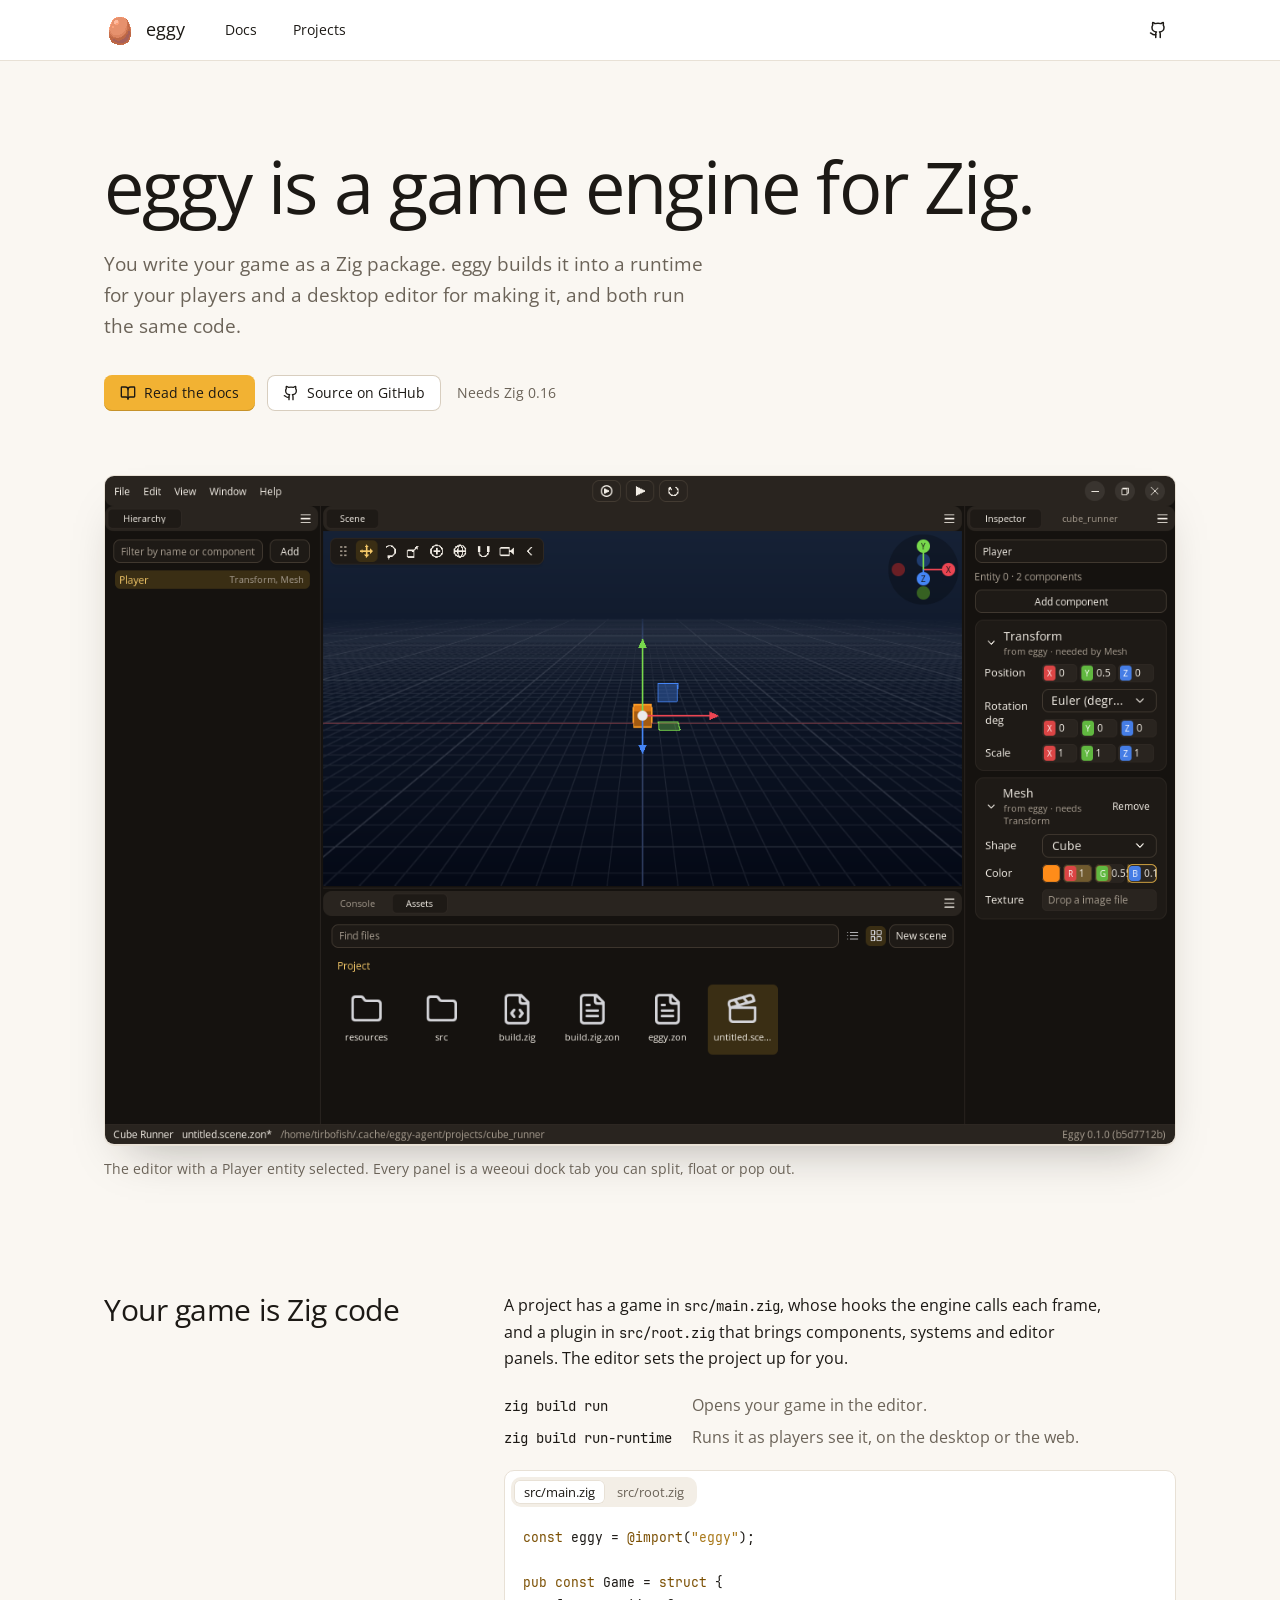
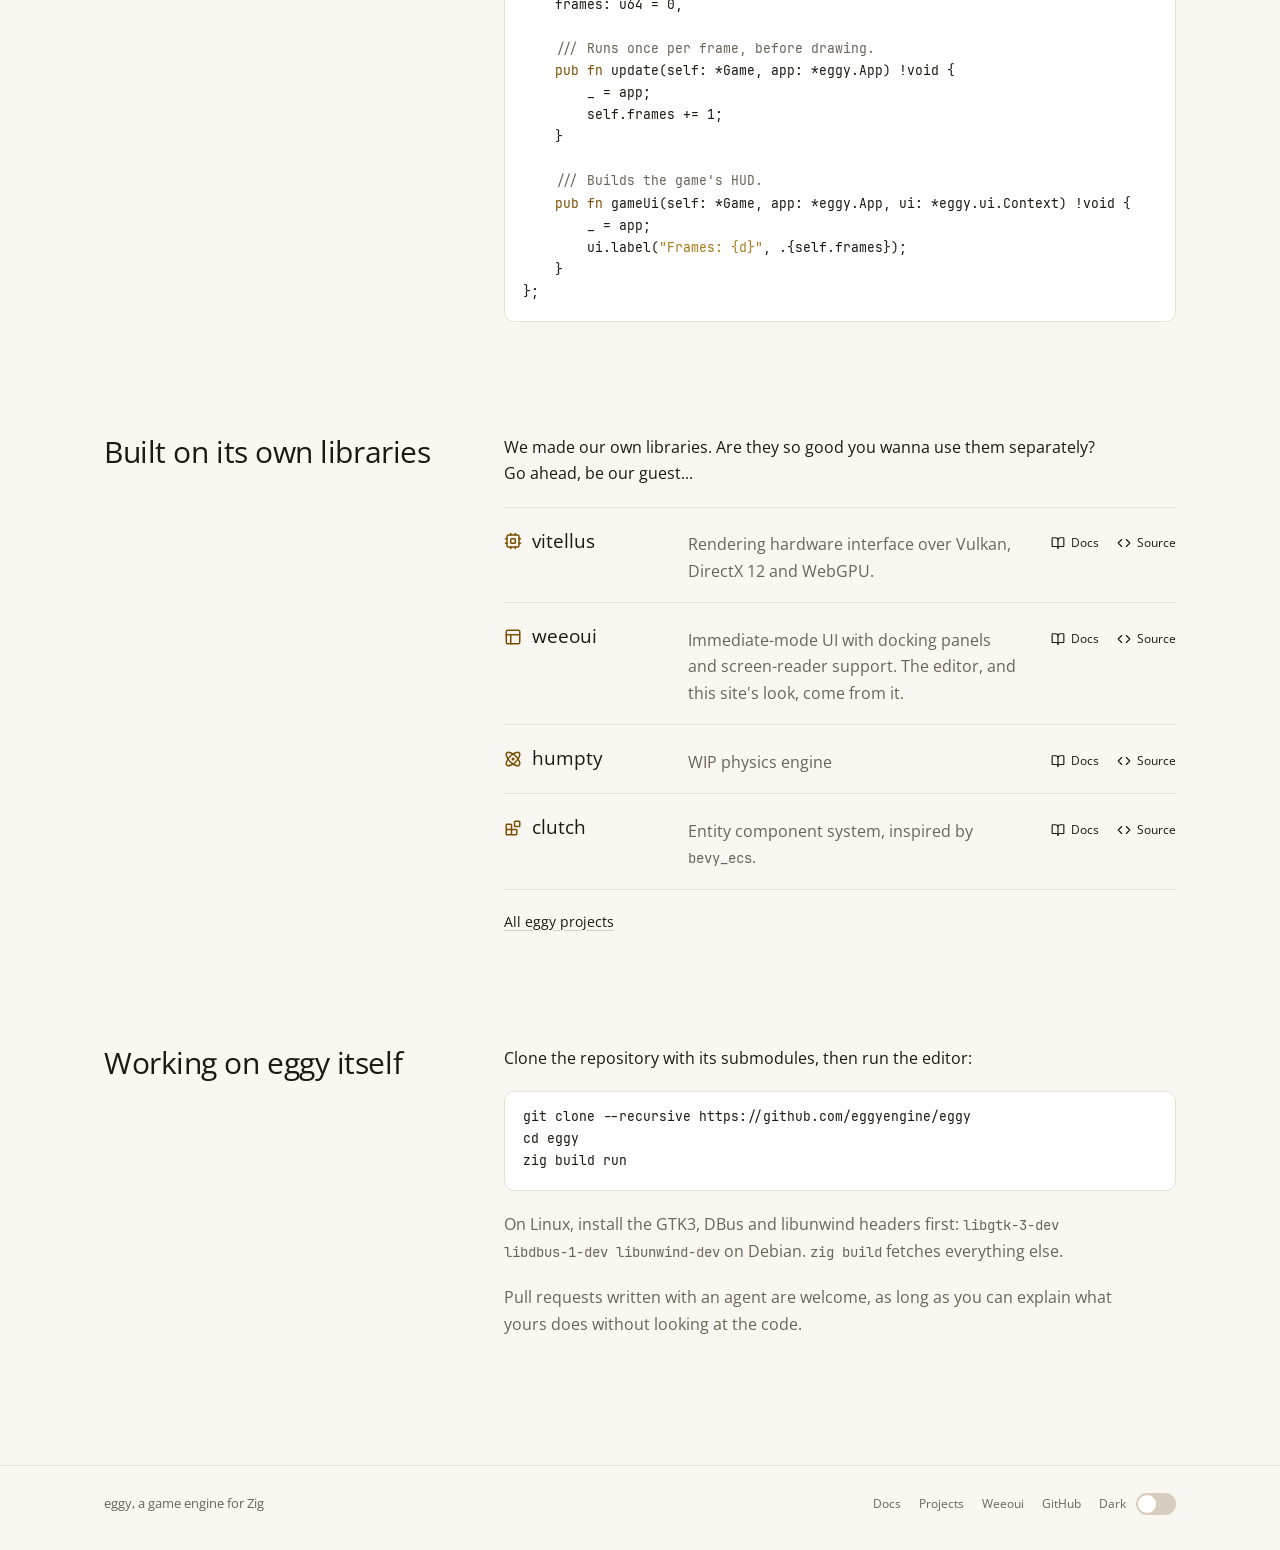
==== index.html @ 6125e794 "Add the eggy homepage in weeoui's Yolk theme A home page leading with the editor, and a Projects pag" ====
<!doctype html>
<html lang="en">
<head>
  <meta charset="utf-8">
  <meta name="viewport" content="width=device-width, initial-scale=1">
  <title>eggy: a game engine for Zig</title>
  <meta name="description" content="eggy is a game engine for Zig. Your game is a Zig package that builds into a runtime for players and a desktop editor for making it.">
  <meta name="theme-color" content="#faf7f2" media="(prefers-color-scheme: light)">
  <meta name="theme-color" content="#15120f" media="(prefers-color-scheme: dark)">
  <link rel="icon" href="assets/icon.svg" type="image/svg+xml">
  <link rel="apple-touch-icon" href="assets/icon.png">
  <link rel="preload" href="assets/fonts/OpenSans-Regular.ttf" as="font" type="font/ttf" crossorigin>
  <link rel="stylesheet" href="style.css">
  <script>
    // Apply a saved theme before first paint; with none saved, the page follows the system.
    try { const saved = localStorage.getItem('theme'); if (saved) document.documentElement.dataset.theme = saved; } catch {}
  </script>
</head>
<body>
  <svg class="sprite" aria-hidden="true">
    <symbol id="i-docs" viewBox="0 0 24 24"><path d="M12 7v14"/><path d="M3 18a1 1 0 0 1-1-1V4a1 1 0 0 1 1-1h5a4 4 0 0 1 4 4 4 4 0 0 1 4-4h5a1 1 0 0 1 1 1v13a1 1 0 0 1-1 1h-6a3 3 0 0 0-3 3 3 3 0 0 0-3-3z"/></symbol>
    <symbol id="i-source" viewBox="0 0 24 24"><path d="m16 18 6-6-6-6M8 6l-6 6 6 6"/></symbol>
    <symbol id="i-github" viewBox="0 0 24 24"><path d="M15 22v-4a4.8 4.8 0 0 0-1-3.5c3 0 6-2 6-5.5.08-1.25-.27-2.48-1-3.5.28-1.15.28-2.35 0-3.5 0 0-1 0-3 1.5-2.64-.5-5.36-.5-8 0C6 2 5 2 5 2c-.3 1.15-.3 2.35 0 3.5A5.4 5.4 0 0 0 4 9c0 3.5 3 5.5 6 5.5-.39.49-.68 1.05-.85 1.65-.17.6-.22 1.23-.15 1.85v4"/><path d="M9 18c-4.51 2-5-2-7-2"/></symbol>
    <symbol id="i-vitellus" viewBox="0 0 24 24"><rect width="16" height="16" x="4" y="4" rx="2"/><rect width="6" height="6" x="9" y="9" rx="1"/><path d="M15 2v2M15 20v2M2 15h2M2 9h2M20 15h2M20 9h2M9 2v2M9 20v2"/></symbol>
    <symbol id="i-weeoui" viewBox="0 0 24 24"><rect width="18" height="18" x="3" y="3" rx="2"/><path d="M3 9h18M9 21V9"/></symbol>
    <symbol id="i-humpty" viewBox="0 0 24 24"><circle cx="12" cy="12" r="1"/><path d="M20.2 20.2c2.04-2.03.02-7.36-4.5-11.9-4.54-4.52-9.87-6.54-11.9-4.5-2.04 2.03-.02 7.36 4.5 11.9 4.54 4.52 9.87 6.54 11.9 4.5Z"/><path d="M15.7 15.7c4.52-4.54 6.54-9.87 4.5-11.9-2.03-2.04-7.36-.02-11.9 4.5-4.52 4.54-6.54 9.87-4.5 11.9 2.03 2.04 7.36.02 11.9-4.5Z"/></symbol>
    <symbol id="i-clutch" viewBox="0 0 24 24"><rect width="7" height="7" x="14" y="3" rx="1"/><path d="M10 21V8a1 1 0 0 0-1-1H4a1 1 0 0 0-1 1v12a1 1 0 0 0 1 1h12a1 1 0 0 0 1-1v-5a1 1 0 0 0-1-1H3"/></symbol>
  </svg>
  <header class="titlebar">
    <div class="wrap">
      <a class="brand" href="index.html"><img src="assets/icon.svg" alt="" width="32" height="32">eggy</a>
      <nav aria-label="Main">
        <a class="btn btn-ghost" href="https://eggyengine.github.io/eggy/">Docs</a>
        <a class="btn btn-ghost" href="projects.html">Projects</a>
      </nav>
      <a class="btn btn-ghost btn-icon" href="https://github.com/eggyengine" aria-label="eggy on GitHub"><svg class="i" aria-hidden="true"><use href="#i-github"/></svg></a>
    </div>
  </header>

  <main>
    <section class="hero">
      <div class="wrap">
        <h1>eggy is a game engine for Zig.</h1>
        <p class="lead">You write your game as a Zig package. eggy builds it into a runtime for your players and a desktop editor for making it, and both run the same code.</p>
        <div class="actions">
          <a class="btn btn-default" href="https://eggyengine.github.io/eggy/"><svg class="i" aria-hidden="true"><use href="#i-docs"/></svg>Read the docs</a>
          <a class="btn btn-outline" href="https://github.com/eggyengine/eggy"><svg class="i" aria-hidden="true"><use href="#i-github"/></svg>Source on GitHub</a>
          <span class="note">Needs Zig 0.16</span>
        </div>
        <figure class="shot">
          <img src="assets/editor.png" width="1280" height="800" alt="The eggy editor: a Hierarchy panel listing a Player entity, a Scene panel showing an orange cube on a grid with a move gizmo, and an Inspector panel editing the Player's Transform and Mesh components.">
          <figcaption>The editor with a Player entity selected. Every panel is a weeoui dock tab you can split, float or pop out.</figcaption>
        </figure>
      </div>
    </section>

    <section class="section" id="code">
      <div class="wrap">
        <h2>Your game is Zig code</h2>
        <div class="body">
          <p>A project has a game in <code>src/main.zig</code>, whose hooks the engine calls each frame, and a plugin in <code>src/root.zig</code> that brings components, systems and editor panels. The editor sets the project up for you.</p>
          <dl class="commands">
            <dt><code>zig build run</code></dt><dd>Opens your game in the editor.</dd>
            <dt><code>zig build run-runtime</code></dt><dd>Runs it as players see it, on the desktop or the web.</dd>
          </dl>
          <div class="code">
            <div class="tabs" role="tablist" aria-label="Example files">
              <button class="tab" role="tab" id="tab-main" aria-controls="code-main" aria-selected="true">src/main.zig</button>
              <button class="tab" role="tab" id="tab-root" aria-controls="code-root" aria-selected="false" tabindex="-1">src/root.zig</button>
            </div>
<pre id="code-main" role="tabpanel" aria-labelledby="tab-main" data-lang="zig">const eggy = @import("eggy");

pub const Game = struct {
    frames: u64 = 0,

    /// Runs once per frame, before drawing.
    pub fn update(self: *Game, app: *eggy.App) !void {
        _ = app;
        self.frames += 1;
    }

    /// Builds the game's HUD.
    pub fn gameUi(self: *Game, app: *eggy.App, ui: *eggy.ui.Context) !void {
        _ = app;
        ui.label("Frames: {d}", .{self.frames});
    }
};</pre>
<pre id="code-root" role="tabpanel" aria-labelledby="tab-root" data-lang="zig" hidden>const std = @import("std");
const eggy = @import("eggy");
const ecs = eggy.ecs;

/// A component: an entity with one turns a little every frame.
pub const Spin = struct {
    speed: f32 = 0.001,
    turns: f32 = 0,
};

/// A system: turns every entity with a `Spin`.
fn spin(spinners: ecs.Query(.{*Spin})) !void {
    var iter = spinners;
    while (iter.next()) |view| {
        const turning = view.get(*Spin);
        turning.turns += turning.speed;
    }
}

pub const Plugin = struct {
    pub const components = .{Spin};

    pub fn init(gpa: std.mem.Allocator, app: *eggy.App) !Plugin {
        _ = gpa;
        app.world.addSchedule(ecs.Schedule(.Update, .{spin}));
        _ = try app.world.spawn(.{Spin{}});
        return .{};
    }
};</pre>
          </div>
        </div>
      </div>
    </section>

    <section class="section" id="libraries">
      <div class="wrap">
        <h2>Built on its own libraries</h2>
        <div class="body">
          <p>We made our own libraries. Are they so good you wanna use them separately? Go ahead, be our guest...</p>
          <ul class="projects">
            <li>
              <h3><svg class="i" aria-hidden="true"><use href="#i-vitellus"/></svg>vitellus</h3>
              <p>Rendering hardware interface over Vulkan, DirectX 12 and WebGPU.</p>
              <div class="links"><a class="btn btn-ghost btn-sm" href="https://eggyengine.github.io/vitellus/"><svg class="i" aria-hidden="true"><use href="#i-docs"/></svg>Docs</a><a class="btn btn-ghost btn-sm" href="https://github.com/eggyengine/vitellus"><svg class="i" aria-hidden="true"><use href="#i-source"/></svg>Source</a></div>
            </li>
            <li>
              <h3><svg class="i" aria-hidden="true"><use href="#i-weeoui"/></svg>weeoui</h3>
              <p>Immediate-mode UI with docking panels and screen-reader support. The editor, and this site's look, come from it.</p>
              <div class="links"><a class="btn btn-ghost btn-sm" href="https://eggyengine.github.io/weeoui/"><svg class="i" aria-hidden="true"><use href="#i-docs"/></svg>Docs</a><a class="btn btn-ghost btn-sm" href="https://github.com/eggyengine/weeoui"><svg class="i" aria-hidden="true"><use href="#i-source"/></svg>Source</a></div>
            </li>
            <li>
              <h3><svg class="i" aria-hidden="true"><use href="#i-humpty"/></svg>humpty</h3>
              <p>WIP physics engine</p>
              <div class="links"><a class="btn btn-ghost btn-sm" href="https://eggyengine.github.io/humpty/"><svg class="i" aria-hidden="true"><use href="#i-docs"/></svg>Docs</a><a class="btn btn-ghost btn-sm" href="https://github.com/eggyengine/humpty"><svg class="i" aria-hidden="true"><use href="#i-source"/></svg>Source</a></div>
            </li>
            <li>
              <h3><svg class="i" aria-hidden="true"><use href="#i-clutch"/></svg>clutch</h3>
              <p>Entity component system, inspired by <code>bevy_ecs</code>. </p>
              <div class="links"><a class="btn btn-ghost btn-sm" href="https://eggyengine.github.io/clutch/"><svg class="i" aria-hidden="true"><use href="#i-docs"/></svg>Docs</a><a class="btn btn-ghost btn-sm" href="https://github.com/eggyengine/clutch"><svg class="i" aria-hidden="true"><use href="#i-source"/></svg>Source</a></div>
            </li>
          </ul>
          <p class="more"><a href="projects.html">All eggy projects</a></p>
        </div>
      </div>
    </section>

    <section class="section" id="contributing">
      <div class="wrap">
        <h2>Working on eggy itself</h2>
        <div class="body">
          <p>Clone the repository with its submodules, then run the editor:</p>
          <div class="code">
<pre data-lang="sh">git clone --recursive https://github.com/eggyengine/eggy
cd eggy
zig build run</pre>
          </div>
          <p class="muted">On Linux, install the GTK3, DBus and libunwind headers first: <code>libgtk-3-dev libdbus-1-dev libunwind-dev</code> on Debian. <code>zig build</code> fetches everything else.</p>
          <p class="muted">Pull requests written with an agent are welcome, as long as you can explain what yours does without looking at the code.</p>
        </div>
      </div>
    </section>
  </main>

  <footer class="site-footer">
    <div class="wrap">
      <span>eggy, a game engine for Zig</span>
      <nav aria-label="Footer">
        <a class="btn btn-ghost btn-sm" href="https://eggyengine.github.io/eggy/">Docs</a>
        <a class="btn btn-ghost btn-sm" href="projects.html">Projects</a>
        <a class="btn btn-ghost btn-sm" href="https://eggyengine.github.io/weeoui/">Weeoui</a>
        <a class="btn btn-ghost btn-sm" href="https://github.com/eggyengine">GitHub</a>
        <button class="toggle" id="theme-toggle" role="switch" aria-checked="false" aria-label="Dark theme">
          <span class="label">Dark</span><span class="track"></span>
        </button>
      </nav>
    </div>
  </footer>

  <script src="site.js"></script>
</body>
</html>
---- style.css ----
/* The weeoui "Yolk" theme (eggy/src/weeoui/src/types.zig), as CSS custom properties. */
@font-face {
  font-family: "Open Sans";
  src: url("assets/fonts/OpenSans-Regular.ttf") format("truetype");
  font-display: swap;
}
@font-face {
  font-family: "JetBrains Mono";
  src: url("assets/fonts/JetBrainsMono-Regular.ttf") format("truetype");
  font-display: swap;
}

:root {
  --background: #faf7f2;
  --foreground: #1c1915;
  --card: #ffffff;
  --primary: #f2b233;
  --primary-foreground: #1c1915;
  --secondary: #f3eee6;
  --muted: #f3eee6;
  --muted-foreground: #6b6358;
  --accent: #fcefd2;
  --accent-foreground: #7a4e00;
  --border: #e8e1d6;
  --input: #d8cebf;
  --ring: #e6a019;

  --radius: 10px;
  --radius-sm: calc(var(--radius) * 0.6);
  --radius-md: calc(var(--radius) * 0.8);
  --radius-lg: var(--radius);

  /* weeoui's control text sizes; prose on the site is set larger for reading. */
  --ui-text: 14px;
  --ui-text-sm: 13px;
  --measure: 38rem;
  color-scheme: light;
}

@media (prefers-color-scheme: dark) {
  :root:not([data-theme="light"]) {
    --background: #15120f;
    --foreground: #f3eee6;
    --card: #1e1a16;
    --primary: #f5be4a;
    --primary-foreground: #1a1611;
    --secondary: #29241f;
    --muted: #29241f;
    --muted-foreground: #a69c8f;
    --accent: #3a2e14;
    --accent-foreground: #f5c969;
    --border: #2e2823;
    --input: #433b32;
    --ring: #f5be4a;
    color-scheme: dark;
  }
}
:root[data-theme="dark"] {
  --background: #15120f;
  --foreground: #f3eee6;
  --card: #1e1a16;
  --primary: #f5be4a;
  --primary-foreground: #1a1611;
  --secondary: #29241f;
  --muted: #29241f;
  --muted-foreground: #a69c8f;
  --accent: #3a2e14;
  --accent-foreground: #f5c969;
  --border: #2e2823;
  --input: #433b32;
  --ring: #f5be4a;
  color-scheme: dark;
}

* { box-sizing: border-box; }

/* Scroll thumbs in muted_foreground over the border color, as scroll.zig draws them. */
html { -webkit-text-size-adjust: 100%; scrollbar-color: var(--muted-foreground) var(--border); }

body {
  margin: 0;
  background: var(--background);
  color: var(--foreground);
  font: 16px/1.65 "Open Sans", system-ui, sans-serif;
}

/* weeoui renders a single regular weight; hierarchy comes from size and colour. */
h1, h2, h3 { font-weight: 400; margin: 0; text-wrap: balance; }
p { margin: 0; }
a { color: inherit; text-decoration: underline; text-decoration-color: var(--input); text-underline-offset: 3px; }
a:hover { text-decoration-color: currentColor; }
code, pre { font-family: "JetBrains Mono", ui-monospace, monospace; font-size: 0.875em; }

:focus-visible { outline: 2px solid var(--ring); outline-offset: 2px; border-radius: var(--radius-sm); }
::selection { background: color-mix(in srgb, var(--ring) 35%, transparent); }

/* The logo is pixel art: keep its pixels square at every size. */
img[src$="icon.svg"], img[src$="icon.png"] { image-rendering: pixelated; }

.wrap { max-width: 1120px; margin: 0 auto; padding: 0 24px; }

/* Menu bar, like weeoui's menubar: ghost triggers at the default button size. */
.titlebar { background: var(--card); border-bottom: 1px solid var(--border); }
.titlebar .wrap { display: flex; align-items: center; gap: 4px; height: 60px; }
.brand { display: flex; align-items: center; gap: 10px; margin-right: 20px; font-size: 18px; text-decoration: none; }
.brand img { width: 32px; height: 32px; }
.titlebar nav { display: flex; gap: 4px; flex: 1; min-width: 0; }

/* Buttons: shadcn variants, drawn as weeoui's button.zig draws them. */
.btn {
  display: inline-flex;
  align-items: center;
  justify-content: center;
  gap: 8px;
  height: 36px;
  padding: 0 16px;
  border: 0;
  border-radius: var(--radius-md);
  background: transparent;
  color: var(--foreground);
  font: inherit;
  font-size: var(--ui-text);
  line-height: 1;
  white-space: nowrap;
  text-decoration: none;
  cursor: pointer;
}
.btn svg { width: 16px; height: 16px; flex: none; }
.btn-sm { height: 28px; padding: 0 8px; font-size: 12px; }
.btn-icon { width: 36px; padding: 0; }
.btn-icon svg { width: 18px; height: 18px; }
/* The darker 1px lip under the fill gives the flat button some depth. */
.btn-default {
  background: var(--primary);
  color: var(--primary-foreground);
  box-shadow: inset 0 -1px 0 color-mix(in srgb, var(--primary) 82%, black);
}
.btn-default:hover { background: color-mix(in srgb, var(--primary) 92%, black); }
.btn-outline { background: var(--card); box-shadow: inset 0 0 0 1px var(--input); }
.btn-outline:hover, .btn-ghost:hover { background: var(--accent); color: var(--accent-foreground); }
.btn-ghost[aria-current="page"] { background: var(--accent); color: var(--accent-foreground); }

/* Hero: a plain statement, then the editor itself. */
.hero { padding: 88px 0 0; }
.hero h1 { font-size: clamp(40px, 6.4vw, 72px); line-height: 1.05; letter-spacing: -0.025em; max-width: 14em; }
.hero .lead { margin-top: 24px; max-width: var(--measure); font-size: 19px; color: var(--muted-foreground); }
.actions { display: flex; flex-wrap: wrap; align-items: center; gap: 8px 12px; margin-top: 32px; }
.actions .note { font-size: var(--ui-text); color: var(--muted-foreground); padding: 0 4px; }

.shot { margin: 64px 0 0; }
.shot img {
  display: block;
  width: 100%;
  height: auto;
  border-radius: var(--radius-lg);
  border: 1px solid var(--border);
  box-shadow: 0 1px 0 var(--border), 0 24px 48px -24px rgb(28 25 21 / 0.35);
}
.shot figcaption { margin-top: 12px; font-size: var(--ui-text); color: var(--muted-foreground); }

/* Sections share one rhythm: a heading column beside the content on wide screens. */
.section { padding: 112px 0 0; }
.section > .wrap { display: grid; grid-template-columns: minmax(0, 1fr) minmax(0, 2fr); gap: 24px 64px; }
.section h2 { font-size: 30px; line-height: 1.2; letter-spacing: -0.015em; }
.section .body { display: grid; gap: 20px; max-width: 46rem; }
.section .body > p { max-width: var(--measure); }
.muted { color: var(--muted-foreground); }

/* Code: a card with a weeoui tab strip (dock.zig: a muted track holding card-coloured tabs). */
.code { background: var(--card); border: 1px solid var(--border); border-radius: var(--radius-lg); overflow: hidden; }
.code .tabs { display: flex; gap: 2px; padding: 3px; margin: 6px; background: var(--muted); border-radius: var(--radius-lg); width: fit-content; max-width: calc(100% - 12px); overflow-x: auto; }
.code .tab {
  height: 24px;
  padding: 0 10px;
  border: 0;
  border-radius: var(--radius-sm);
  background: transparent;
  color: var(--muted-foreground);
  font: inherit;
  font-size: var(--ui-text-sm);
  white-space: nowrap;
  cursor: pointer;
}
.code .tab:hover { color: var(--foreground); }
.code .tab[aria-selected="true"] { background: var(--card); color: var(--foreground); box-shadow: inset 0 0 0 1px var(--border); }
.code pre { margin: 0; padding: 14px 18px 18px; font-size: 13px; line-height: 1.7; overflow-x: auto; scrollbar-width: thin; }
.code pre[hidden] { display: none; }
.tok-k { color: var(--accent-foreground); }
.tok-s { color: color-mix(in srgb, var(--ring) 70%, var(--foreground)); }
.tok-c { color: var(--muted-foreground); }

.commands { display: grid; grid-template-columns: max-content 1fr; gap: 6px 20px; margin: 0; }
.commands dt code { color: var(--foreground); }
.commands dd { margin: 0; color: var(--muted-foreground); }

/* Project list: one row per package, name beside what it does, links at the end. */
.projects { list-style: none; margin: 0; padding: 0; border-top: 1px solid var(--border); }
.projects li { display: grid; grid-template-columns: 10rem minmax(0, 1fr) auto; gap: 4px 24px; align-items: baseline; padding: 18px 0; border-bottom: 1px solid var(--border); }
.projects h3 { font-size: 19px; }
.projects p { color: var(--muted-foreground); }
.projects .links { display: flex; gap: 2px; margin-right: -8px; }
.more { font-size: var(--ui-text); }

/* Projects page */
.page-head { padding: 88px 0 0; }
.page-head h1 { font-size: clamp(40px, 6vw, 64px); line-height: 1.05; letter-spacing: -0.025em; }
.page-head .lead { margin-top: 20px; max-width: var(--measure); font-size: 19px; color: var(--muted-foreground); }
.page-head ~ .section { padding-top: 72px; }

/* Theme switch: the toggle.zig switch, a 40x22 track with an 18px white knob. */
.toggle {
  display: inline-flex;
  align-items: center;
  gap: 10px;
  height: 28px;
  padding: 0 4px 0 8px;
  border: 0;
  border-radius: var(--radius-md);
  background: transparent;
  color: var(--muted-foreground);
  font: inherit;
  font-size: 12px;
  cursor: pointer;
}
.toggle:hover { background: var(--accent); color: var(--accent-foreground); }
.toggle .track { position: relative; width: 40px; height: 22px; border-radius: 11px; background: var(--input); transition: background 0.15s; }
.toggle .track::after {
  content: "";
  position: absolute;
  top: 2px;
  left: 2px;
  width: 18px;
  height: 18px;
  border-radius: 9px;
  background: #fff;
  transition: transform 0.15s;
}
.toggle[aria-checked="true"] .track { background: var(--primary); }
.toggle[aria-checked="true"] .track::after { transform: translateX(18px); }

.site-footer { margin-top: 128px; border-top: 1px solid var(--border); padding: 24px 0 32px; }
.site-footer .wrap { display: flex; justify-content: space-between; align-items: center; gap: 16px; flex-wrap: wrap; font-size: var(--ui-text-sm); color: var(--muted-foreground); }
.site-footer nav { display: flex; align-items: center; gap: 2px; margin-right: -4px; flex-wrap: wrap; }
.site-footer .btn { color: var(--muted-foreground); }

@media (prefers-reduced-motion: reduce) {
  .toggle .track, .toggle .track::after { transition: none; }
}

@media (max-width: 860px) {
  .section { padding-top: 80px; }
  .section > .wrap { grid-template-columns: minmax(0, 1fr); }
  .projects li { grid-template-columns: minmax(0, 1fr) auto; }
  .projects li p { grid-column: 1 / -1; grid-row: 2; }
}

@media (max-width: 560px) {
  .wrap { padding: 0 16px; }
  .hero, .page-head { padding-top: 48px; }
  .hero .lead, .page-head .lead { font-size: 17px; }
  .shot { margin-top: 40px; margin-right: -16px; }
  .shot img { border-radius: var(--radius-lg) 0 0 var(--radius-lg); border-right: 0; }
  .brand { margin-right: 8px; }
  .commands { grid-template-columns: minmax(0, 1fr); }
  .commands dd { margin-bottom: 8px; }
}

/* Icons: Lucide, as weeoui ships them, drawn from a sprite at the top of each page. */
.sprite { display: none; }
.i { width: 16px; height: 16px; flex: none; fill: none; stroke: currentColor; stroke-width: 2; stroke-linecap: round; stroke-linejoin: round; }
.btn-sm .i { width: 14px; height: 14px; }
.btn-icon .i { width: 18px; height: 18px; }
.projects h3 { display: flex; align-items: center; gap: 10px; }
.projects h3 .i { width: 18px; height: 18px; color: var(--accent-foreground); }
.projects h3 img.i { width: 16px; height: 16px; margin: 0 1px; }
.projects .links .btn { gap: 6px; }
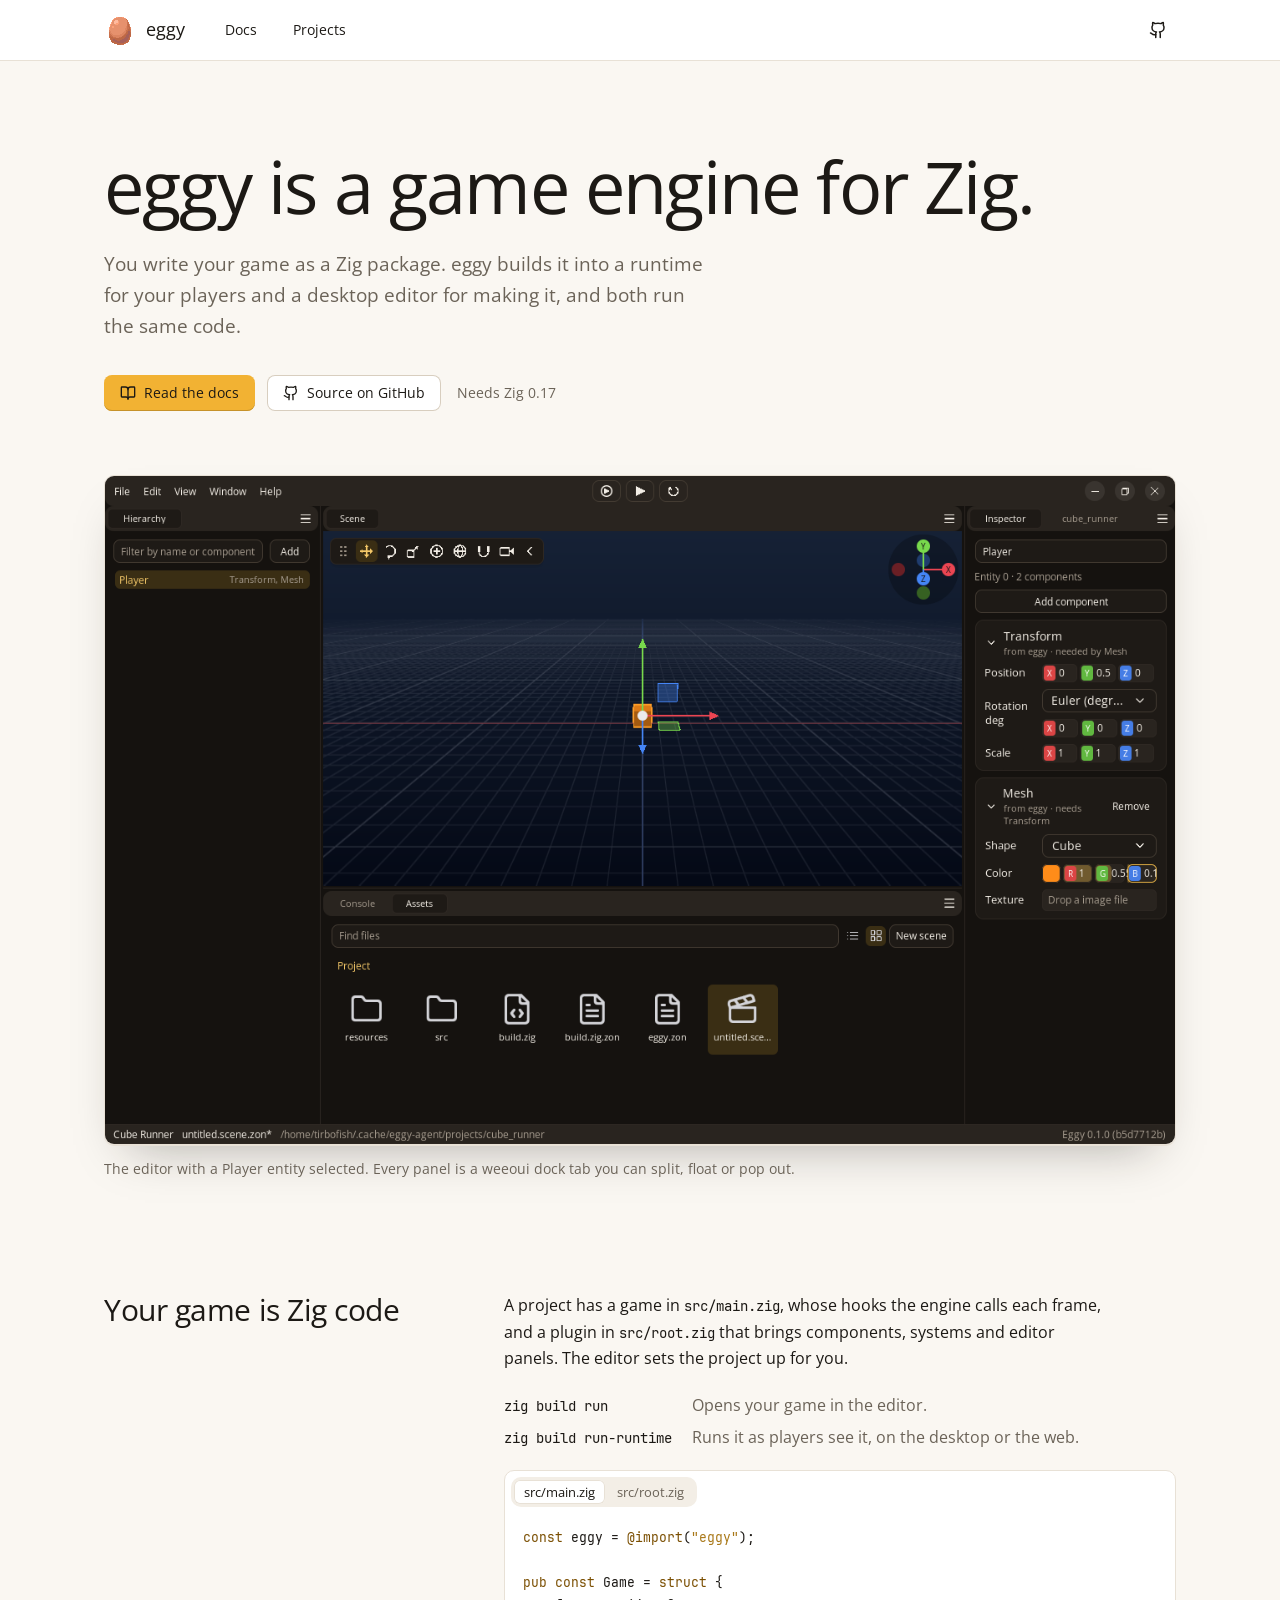
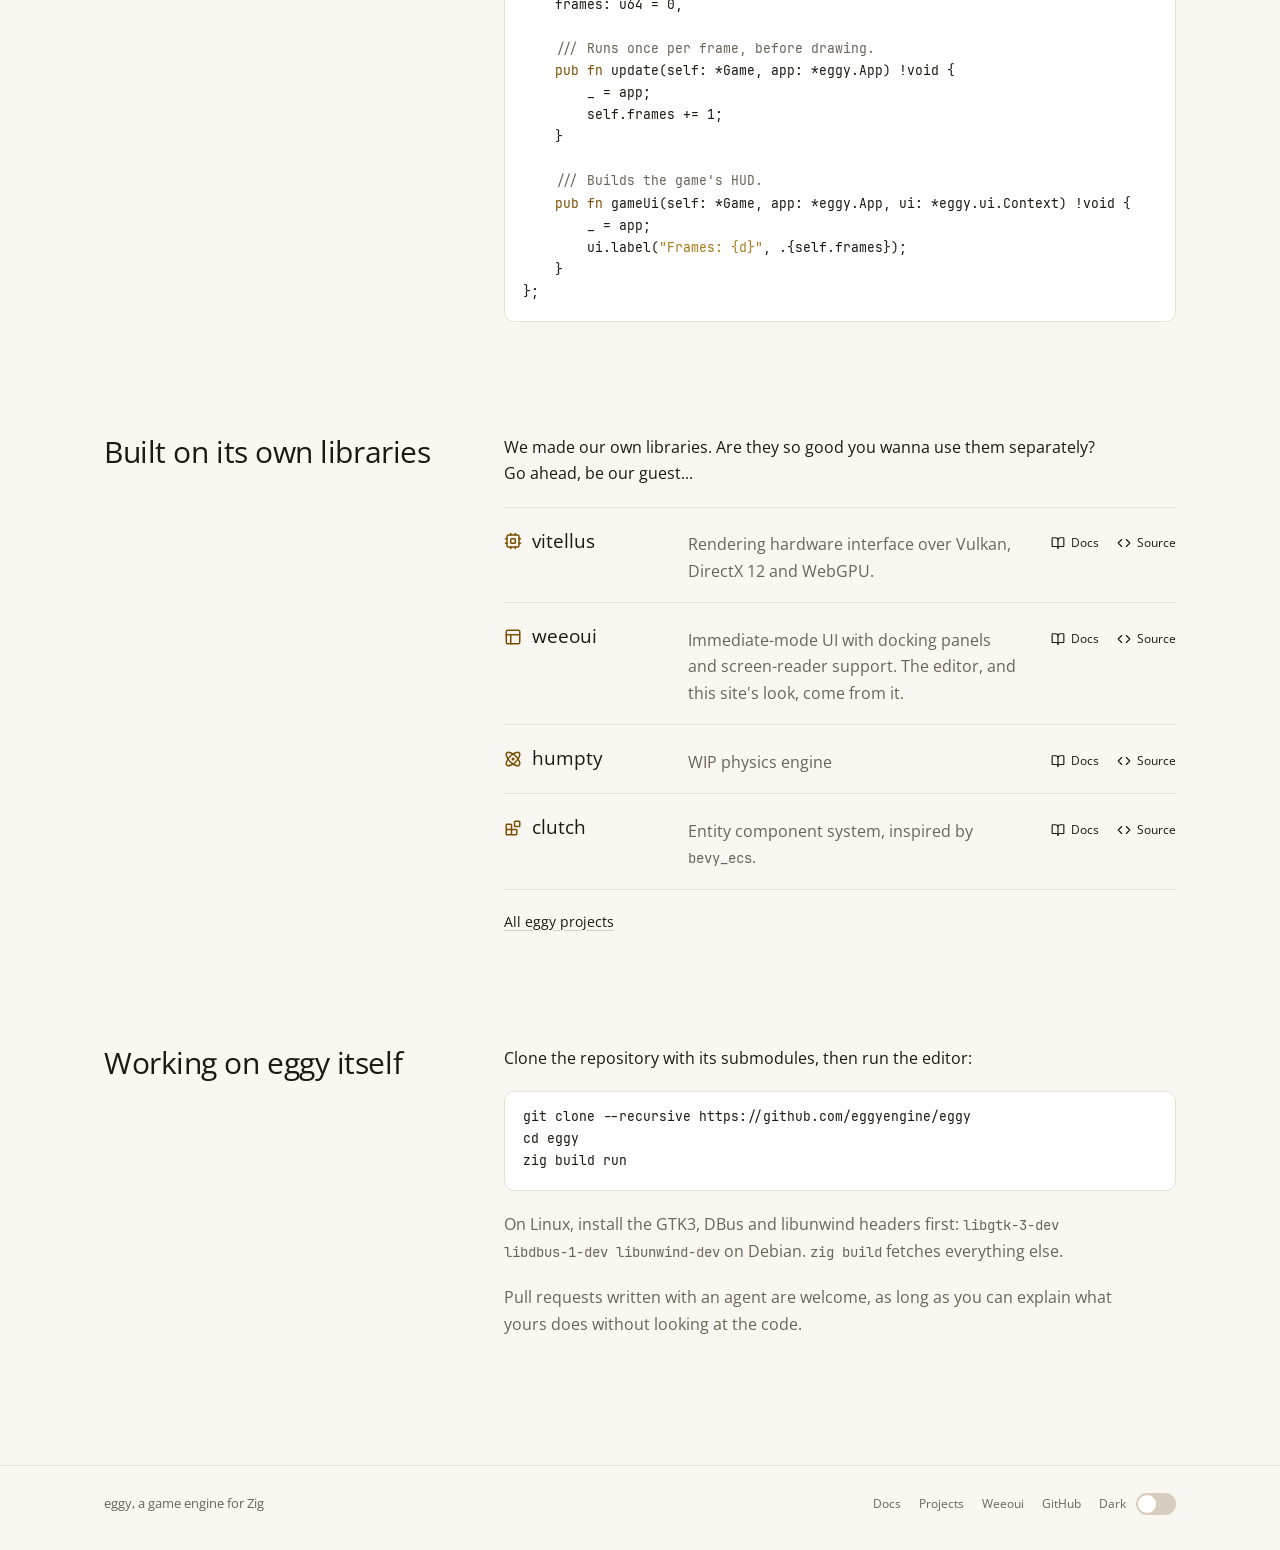
==== commit 8b3909c3: "bump zig version minimum" ====
--- a/index.html
+++ b/index.html
@@ -45,7 +45,7 @@
         <div class="actions">
           <a class="btn btn-default" href="https://eggyengine.github.io/eggy/"><svg class="i" aria-hidden="true"><use href="#i-docs"/></svg>Read the docs</a>
           <a class="btn btn-outline" href="https://github.com/eggyengine/eggy"><svg class="i" aria-hidden="true"><use href="#i-github"/></svg>Source on GitHub</a>
-          <span class="note">Needs Zig 0.16</span>
+          <span class="note">Needs Zig 0.17</span>
         </div>
         <figure class="shot">
           <img src="assets/editor.png" width="1280" height="800" alt="The eggy editor: a Hierarchy panel listing a Player entity, a Scene panel showing an orange cube on a grid with a move gizmo, and an Inspector panel editing the Player's Transform and Mesh components.">
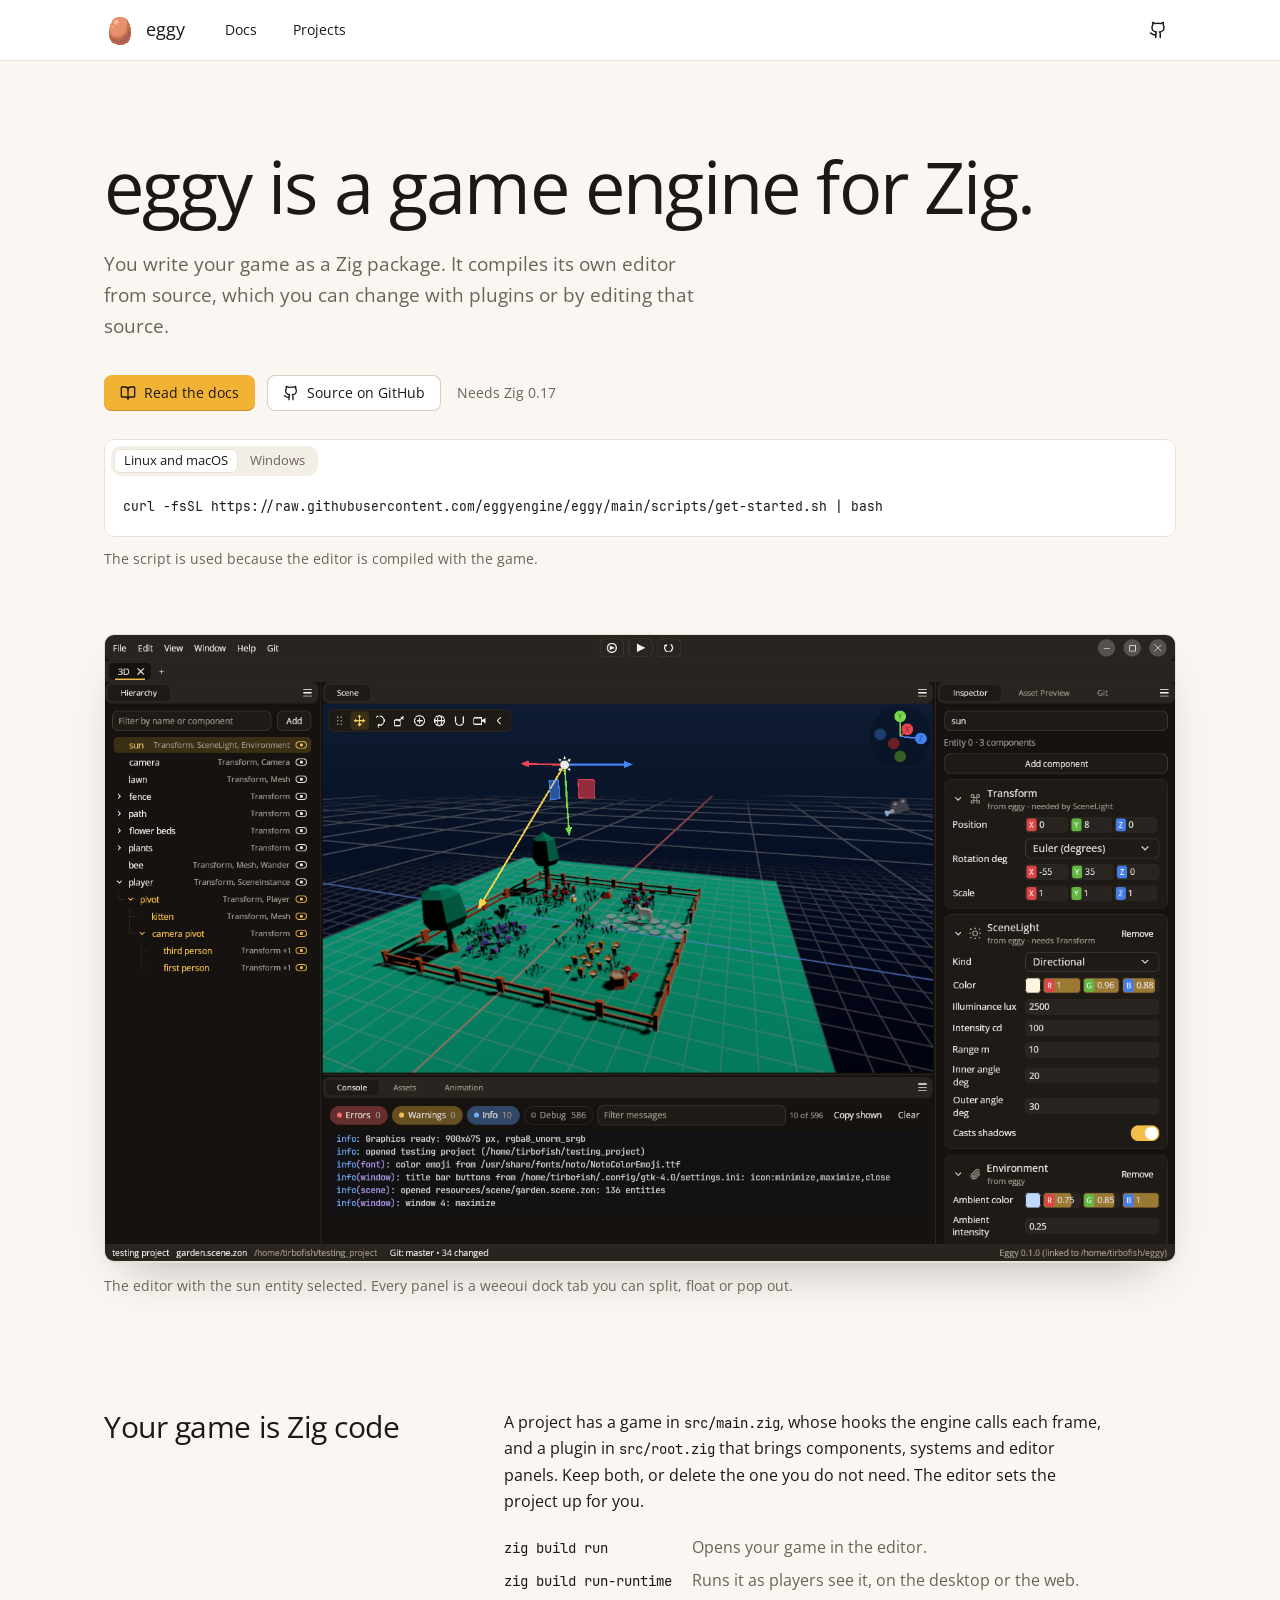
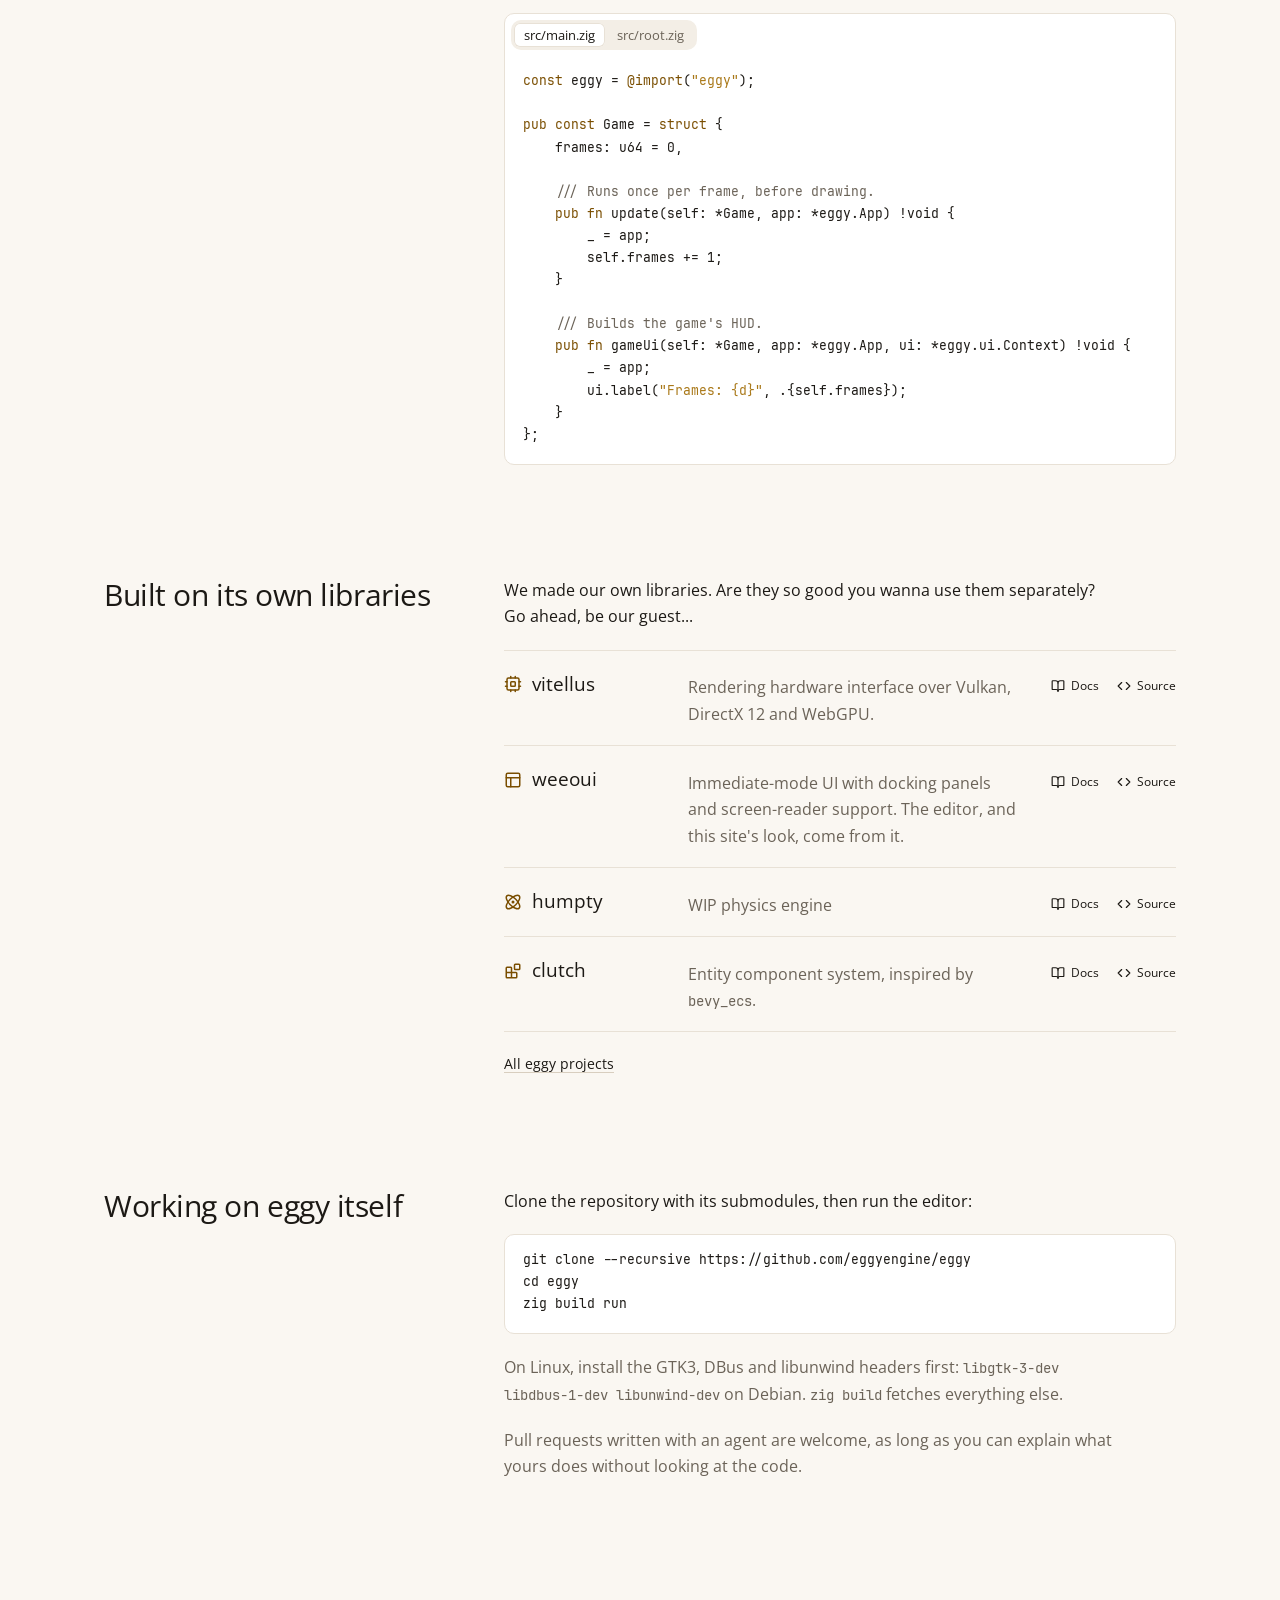
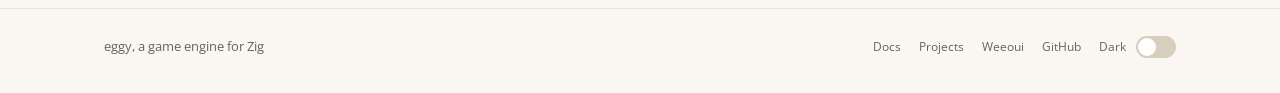
==== commit 3480b8a9: "Add the get-started script and say the game compiles its own editor. The script is there because the" ====
--- a/index.html
+++ b/index.html
@@ -4,7 +4,7 @@
   <meta charset="utf-8">
   <meta name="viewport" content="width=device-width, initial-scale=1">
   <title>eggy: a game engine for Zig</title>
-  <meta name="description" content="eggy is a game engine for Zig. Your game is a Zig package that builds into a runtime for players and a desktop editor for making it.">
+  <meta name="description" content="eggy is a game engine for Zig. Your game is a Zig package that compiles its own editor from source.">
   <meta name="theme-color" content="#faf7f2" media="(prefers-color-scheme: light)">
   <meta name="theme-color" content="#15120f" media="(prefers-color-scheme: dark)">
   <link rel="icon" href="assets/icon.svg" type="image/svg+xml">
@@ -41,15 +41,24 @@
     <section class="hero">
       <div class="wrap">
         <h1>eggy is a game engine for Zig.</h1>
-        <p class="lead">You write your game as a Zig package. eggy builds it into a runtime for your players and a desktop editor for making it, and both run the same code.</p>
+        <p class="lead">You write your game as a Zig package. It compiles its own editor from source, which you can change with plugins or by editing that source.</p>
         <div class="actions">
           <a class="btn btn-default" href="https://eggyengine.github.io/eggy/"><svg class="i" aria-hidden="true"><use href="#i-docs"/></svg>Read the docs</a>
           <a class="btn btn-outline" href="https://github.com/eggyengine/eggy"><svg class="i" aria-hidden="true"><use href="#i-github"/></svg>Source on GitHub</a>
           <span class="note">Needs Zig 0.17</span>
         </div>
+        <div class="code">
+          <div class="tabs" role="tablist" aria-label="Get started">
+            <button class="tab" role="tab" id="tab-sh" aria-controls="code-sh" aria-selected="true">Linux and macOS</button>
+            <button class="tab" role="tab" id="tab-ps" aria-controls="code-ps" aria-selected="false" tabindex="-1">Windows</button>
+          </div>
+<pre id="code-sh" role="tabpanel" aria-labelledby="tab-sh" data-lang="sh">curl -fsSL https://raw.githubusercontent.com/eggyengine/eggy/main/scripts/get-started.sh | bash</pre>
+<pre id="code-ps" role="tabpanel" aria-labelledby="tab-ps" data-lang="ps" hidden>irm https://raw.githubusercontent.com/eggyengine/eggy/main/scripts/get-started.ps1 | iex</pre>
+        </div>
+        <p class="note">The script is used because the editor is compiled with the game.</p>
         <figure class="shot">
           <img src="assets/editor.png" width="1280" height="800" alt="The eggy editor: a Hierarchy panel listing a Player entity, a Scene panel showing an orange cube on a grid with a move gizmo, and an Inspector panel editing the Player's Transform and Mesh components.">
-          <figcaption>The editor with a Player entity selected. Every panel is a weeoui dock tab you can split, float or pop out.</figcaption>
+          <figcaption>The editor with the sun entity selected. Every panel is a weeoui dock tab you can split, float or pop out.</figcaption>
         </figure>
       </div>
     </section>
@@ -58,7 +67,7 @@
       <div class="wrap">
         <h2>Your game is Zig code</h2>
         <div class="body">
-          <p>A project has a game in <code>src/main.zig</code>, whose hooks the engine calls each frame, and a plugin in <code>src/root.zig</code> that brings components, systems and editor panels. The editor sets the project up for you.</p>
+          <p>A project has a game in <code>src/main.zig</code>, whose hooks the engine calls each frame, and a plugin in <code>src/root.zig</code> that brings components, systems and editor panels. Keep both, or delete the one you do not need. The editor sets the project up for you.</p>
           <dl class="commands">
             <dt><code>zig build run</code></dt><dd>Opens your game in the editor.</dd>
             <dt><code>zig build run-runtime</code></dt><dd>Runs it as players see it, on the desktop or the web.</dd>
--- a/style.css
+++ b/style.css
@@ -145,7 +145,10 @@
 .hero h1 { font-size: clamp(40px, 6.4vw, 72px); line-height: 1.05; letter-spacing: -0.025em; max-width: 14em; }
 .hero .lead { margin-top: 24px; max-width: var(--measure); font-size: 19px; color: var(--muted-foreground); }
 .actions { display: flex; flex-wrap: wrap; align-items: center; gap: 8px 12px; margin-top: 32px; }
-.actions .note { font-size: var(--ui-text); color: var(--muted-foreground); padding: 0 4px; }
+.note { font-size: var(--ui-text); color: var(--muted-foreground); }
+.actions .note { padding: 0 4px; }
+.hero .code { margin-top: 28px; }
+.hero .code + .note { margin-top: 10px; }
 
 .shot { margin: 64px 0 0; }
 .shot img {
